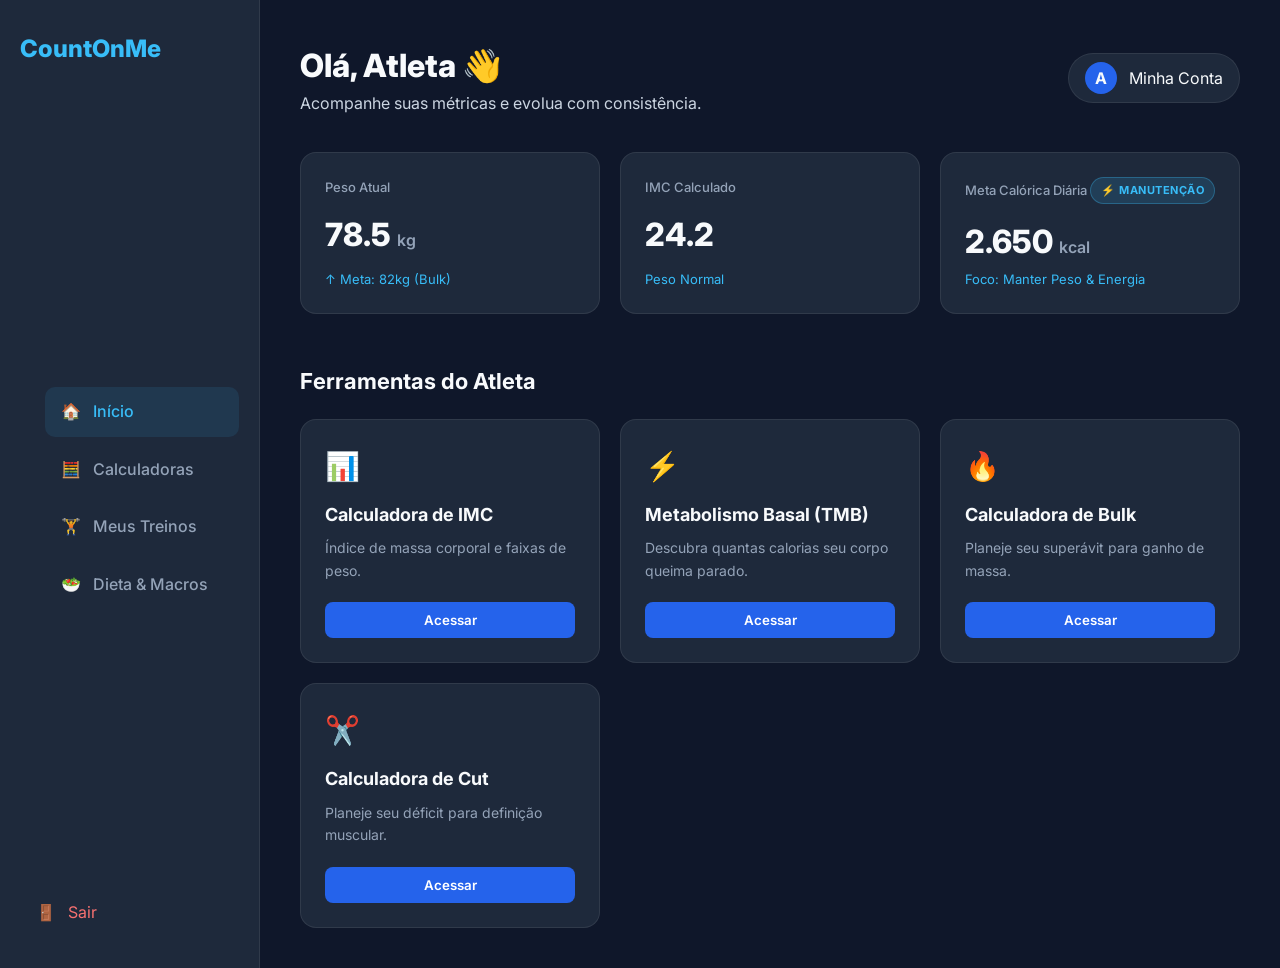
==== dashboard.html @ f8f4d62c "Initial commit - Front-end structure Add initial base for the CountOnMe project. Includes HTML pages" ====
<!DOCTYPE html>
<html lang="pt-BR">

<head>
    <meta charset="UTF-8">
    <meta name="viewport" content="width=device-width, initial-scale=1.0">
    <title>Painel do Atleta | CountOnMe</title>

    <link rel="stylesheet" href="css/style.css">
    <link rel="stylesheet" href="css/dashboard.css">

    <link rel="preconnect" href="https://fonts.googleapis.com">
    <link rel="preconnect" href="https://fonts.gstatic.com" crossorigin>
    <link href="https://fonts.googleapis.com/css2?family=Inter:wght@300;400;500;600;700;800&display=swap" rel="stylesheet">
</head>

<body class="dashboard-body">

    <div class="dashboard-layout">

        <!-- BARRA LATERAL (SIDEBAR) -->
        <aside class="sidebar">
            <div class="sidebar-brand">
                <h2>CountOnMe</h2>
            </div>

            <nav class="sidebar-nav">
                <a href="#overview" class="nav-item active">
                    <span class="icon">🏠</span> Início
                </a>
                <a href="#calculators" class="nav-item">
                    <span class="icon">🧮</span> Calculadoras
                </a>
                <a href="#workouts" class="nav-item">
                    <span class="icon">🏋️</span> Meus Treinos
                </a>
                <a href="#nutrition" class="nav-item">
                    <span class="icon">🥗</span> Dieta & Macros
                </a>
            </nav>

            <div class="sidebar-footer">
                <a href="login.html" id="btn-logout" class="btn-logout">
                    <span class="icon">🚪</span> Sair
                </a>
            </div>
        </aside>

        <!-- CONTEÚDO PRINCIPAL -->
        <main class="dashboard-main">

            <!-- TOPO / HEADER DO PAINEL -->
            <header class="dash-header">
                <div class="welcome-text">
                    <h1>Olá, <span id="user-name-display">Atleta</span> 👋</h1>
                    <p>Acompanhe suas métricas e evolua com consistência.</p>
                </div>
                <div class="user-badge">
                    <div class="avatar">A</div>
                    <span>Minha Conta</span>
                </div>
            </header>

           
         <!-- CARDS DE RESUMO RÁPIDO -->
<section class="metrics-grid">
    <div class="metric-card">
        <span class="metric-label">Peso Atual</span>
        <strong class="metric-value"><span id="val-weight">78.5</span> <small>kg</small></strong>
        <span class="metric-status success" id="status-weight">↑ Meta: 82kg (Bulk)</span>
    </div>

    <div class="metric-card">
        <span class="metric-label">IMC Calculado</span>
        <strong class="metric-value" id="val-imc">24.2</strong>
        <span class="metric-status" id="status-imc">Peso Normal</span>
    </div>

    <!-- CARD DE CALORIAS COM A ETIQUETA DINÂMICA DE OBJETIVO -->
    <div class="metric-card">
        <div class="metric-header-row">
            <span class="metric-label">Meta Calórica Diária</span>
            <span id="badge-goal" class="badge-goal badge-maint">⚡ Manutenção</span>
        </div>
        <strong class="metric-value"><span id="val-tdee">2.650</span> <small>kcal</small></strong>
        <span class="metric-status" id="status-tdee">Foco: Manter Peso & Energia</span>
    </div>
</section>

            <!-- MÓDULOS & CALCULADORAS -->
            <section id="calculators" class="dash-section">
                <h2>Ferramentas do Atleta</h2>
                <div class="tools-grid">
                    
                    <div class="tool-card" data-tool="imc">
                        <div class="tool-icon">📊</div>
                        <h3>Calculadora de IMC</h3>
                        <p>Índice de massa corporal e faixas de peso.</p>
                        <button class="btn-tool">Acessar</button>
                    </div>

                    <div class="tool-card" data-tool="tmb">
                        <div class="tool-icon">⚡</div>
                        <h3>Metabolismo Basal (TMB)</h3>
                        <p>Descubra quantas calorias seu corpo queima parado.</p>
                        <button class="btn-tool">Acessar</button>
                    </div>

                    <div class="tool-card" data-tool="bulk">
                        <div class="tool-icon">🔥</div>
                        <h3>Calculadora de Bulk</h3>
                        <p>Planeje seu superávit para ganho de massa.</p>
                        <button class="btn-tool">Acessar</button>
                    </div>

                    <div class="tool-card" data-tool="cut">
                        <div class="tool-icon">✂️</div>
                        <h3>Calculadora de Cut</h3>
                        <p>Planeje seu déficit para definição muscular.</p>
                        <button class="btn-tool">Acessar</button>
                    </div>

                </div>
            </section>

        </main>

    </div>

<!-- MODAL DE CALCULADORAS -->
<div id="calculator-modal" class="modal-overlay">
    <div class="modal-content">
        <div class="modal-header">
            <h3 id="modal-title">Calculadora</h3>
            <button id="modal-close" class="modal-close-btn">&times;</button>
        </div>
        
        <form id="calculator-form" class="modal-body">
            <input type="hidden" id="calc-type" value="imc">

            <div class="form-group">
                <label for="calc-weight">Peso (kg)</label>
                <input type="number" id="calc-weight" step="0.1" placeholder="Ex: 78.5" required>
            </div>

            <div class="form-group">
                <label for="calc-height">Altura (cm)</label>
                <input type="number" id="calc-height" placeholder="Ex: 180" required>
            </div>

            <div class="form-group calc-field-advanced hidden">
                <label for="calc-age">Idade</label>
                <input type="number" id="calc-age" placeholder="Ex: 25">
            </div>

            <div class="form-group calc-field-advanced hidden">
                <label for="calc-gender">Gênero</label>
                <select id="calc-gender">
                    <option value="male">Masculino</option>
                    <option value="female">Feminino</option>
                </select>
            </div>

            <div class="form-group calc-field-activity hidden">
                <label for="calc-activity">Nível de Atividade</label>
                <select id="calc-activity">
                    <option value="1.2">Sedentário (pouco ou nenhum exercício)</option>
                    <option value="1.375">Levemente ativo (1-3 dias/semana)</option>
                    <option value="1.55" selected>Moderadamente ativo (3-5 dias/semana)</option>
                    <option value="1.725">Altamente ativo (6-7 dias/semana)</option>
                    <option value="1.9">Extremamente ativo (treino pesado/trabalho físico)</option>
                </select>
            </div>

            <button type="submit" class="btn-primary">Calcular e Atualizar Dashboard</button>
        </form>
    </div>
</div>

    <script src="js/dashboard.js"></script>
</body>

</html>
---- css/style.css ----
* {
    margin: 0;
    padding: 0;
    box-sizing: border-box;
    font-family: 'Inter', sans-serif;
}

body {
    background-color: #0F172A;
    color: #F8FAFC;
    line-height: 1.6;
}

/* HEADER */
header {
    display: flex;
    justify-content: space-between;
    align-items: center;
    padding: 20px 8%;
    position: fixed;
    width: 100%;
    top: 0;
    background: rgba(15, 23, 42, 0.85);
    backdrop-filter: blur(10px);
    z-index: 100;
    transition: 0.3s;
}

header.scrolled {
    padding: 15px 8%;
    box-shadow: 0 4px 20px rgba(0, 0, 0, 0.4);
}

.logo h2 {
    color: #38BDF8;
    font-weight: 800;
}

nav a {
    color: #CBD5E1;
    text-decoration: none;
    margin-left: 25px;
    transition: 0.3s;
}

nav a:hover {
    color: #38BDF8;
}

.btn-login {
    background: #2563EB;
    padding: 8px 18px;
    border-radius: 8px;
    color: white !important;
    display: inline-block;
}

/* HERO */
.hero {
    height: 100vh;
    display: flex;
    align-items: center;
    justify-content: center;
    text-align: center;
    padding: 0 20px;
}

.hero h1 {
    font-size: 50px;
    font-weight: 800;
}

.hero h1 span {
    color: #38BDF8;
}

.hero p {
    margin-top: 15px;
    color: #94A3B8;
    max-width: 600px;
}

.hero-buttons {
    margin-top: 30px;
    display: flex;
    gap: 15px;
    justify-content: center;
}

.btn-primary {
    background: #2563EB;
    color: white;
    padding: 12px 24px;
    border-radius: 10px;
    text-decoration: none;
    font-weight: 600;
    transition: 0.3s;
}

.btn-primary:hover {
    background: #1D4ED8;
    transform: translateY(-2px);
}

.btn-secondary {
    border: 1px solid rgba(255, 255, 255, 0.2);
    color: white;
    padding: 12px 24px;
    border-radius: 10px;
    text-decoration: none;
    transition: 0.3s;
}

.btn-secondary:hover {
    background: rgba(255, 255, 255, 0.05);
}

/* FERRAMENTAS */
.tools {
    padding: 100px 8%;
    text-align: center;
}

.subtitle {
    color: #94A3B8;
    margin-bottom: 50px;
}

.cards {
    display: grid;
    grid-template-columns: repeat(auto-fit, minmax(220px, 1fr));
    gap: 20px;
}

.card {
    background: #1E293B;
    padding: 30px;
    border-radius: 16px;
    border: 1px solid rgba(255, 255, 255, 0.05);
    transition: 0.3s;
}

.card:hover {
    transform: translateY(-5px);
    border-color: #38BDF8;
}

.card h3 {
    margin-bottom: 10px;
}

.card p {
    color: #94A3B8;
    font-size: 14px;
}

/* ANIMAÇÃO DE PULSO NO BOTÃO DE LOGIN */
@keyframes pulseInOut {
    0% {
        transform: scale(1);
    }
    50% {
        transform: scale(1.18);
        background-color: #38BDF8;
        box-shadow: 0 0 25px rgba(56, 189, 248, 0.6);
    }
    100% {
        transform: scale(1);
    }
}

.btn-login.pulse {
    animation: pulseInOut 0.5s cubic-bezier(0.175, 0.885, 0.32, 1.275);
}
---- css/dashboard.css ----
/* LAYOUT DO PAINEL */
.dashboard-body {
    background-color: #0F172A;
    color: #F8FAFC;
    margin: 0;
    min-height: 100vh;
}

.dashboard-layout {
    display: grid;
    grid-template-columns: 260px 1fr;
    min-height: 100vh;
}

/* SIDEBAR */
.sidebar {
    background: #1E293B;
    border-right: 1px solid rgba(255, 255, 255, 0.08);
    padding: 30px 20px;
    display: flex;
    flex-direction: column;
    justify-content: space-between;
}

.sidebar-brand h2 {
    color: #38BDF8;
    font-size: 24px;
    font-weight: 800;
}

.sidebar-nav {
    display: flex;
    flex-direction: column;
    gap: 8px;
    margin-top: 40px;
}

.nav-item {
    display: flex;
    align-items: center;
    gap: 12px;
    padding: 12px 16px;
    color: #94A3B8;
    text-decoration: none;
    border-radius: 10px;
    font-weight: 500;
    transition: 0.3s;
}

.nav-item:hover, .nav-item.active {
    background: rgba(56, 189, 248, 0.1);
    color: #38BDF8;
}

.btn-logout {
    display: flex;
    align-items: center;
    gap: 12px;
    padding: 12px 16px;
    color: #F87171;
    text-decoration: none;
    border-radius: 10px;
    transition: 0.3s;
}

.btn-logout:hover {
    background: rgba(248, 113, 113, 0.1);
}

/* ÁREA PRINCIPAL */
.dashboard-main {
    padding: 40px;
    overflow-y: auto;
}

/* CORREÇÃO DO HEADER DO DASHBOARD */
header.dash-header {
    position: static !important;      /* Cancela a posição fixa herdada do style.css */
    width: 100% !important;
    background: transparent !important;
    backdrop-filter: none !important;
    padding: 0 !important;
    box-shadow: none !important;
    margin-bottom: 35px;
}

.dash-header {
    display: flex;
    justify-content: space-between;
    align-items: center;
    margin-bottom: 40px;
}

.dash-header h1 {
    font-size: 32px;
    font-weight: 800;
}

.dash-header p {
    color: #CBD5E1;
}

.user-badge {
    display: flex;
    align-items: center;
    gap: 12px;
    background: #1E293B;
    padding: 8px 16px;
    border-radius: 999px;
    border: 1px solid rgba(255, 255, 255, 0.08);
}

.avatar {
    width: 32px;
    height: 32px;
    background: #2563EB;
    border-radius: 50%;
    display: flex;
    align-items: center;
    justify-content: center;
    font-weight: 700;
}

.metrics-grid {
    display: grid;
    grid-template-columns: repeat(auto-fit, minmax(250px, 1fr)); /* Aumentado para 250px */
    gap: 20px;
    margin-bottom: 50px;
}

.metric-card {
    background: #1E293B;
    border: 1px solid rgba(255, 255, 255, 0.08);
    border-radius: 16px;
    padding: 24px;
    display: flex;
    flex-direction: column;
    justify-content: space-between;
}

.metric-label {
    font-size: 13px;
    color: #94A3B8;
    font-weight: 500;
}

.metric-value {
    font-size: 32px;
    font-weight: 800;
    line-height: 1.25; /* Impede que o número corte no topo ou na base */
    margin: 10px 0 8px 0;
    color: #F8FAFC;
    display: flex;
    align-items: baseline;
    gap: 6px;
}

.metric-value small {
    font-size: 16px;
    color: #94A3B8;
    font-weight: 600;
}

.metric-status {
    font-size: 13px;
    color: #38BDF8;
    line-height: 1.4;
    word-break: break-word; /* Quebra o texto suavemente se a tela for pequena */
}


/* GRID DE FERRAMENTAS */
.dash-section h2 {
    font-size: 22px;
    margin-bottom: 20px;
}

.tools-grid {
    display: grid;
    grid-template-columns: repeat(auto-fit, minmax(240px, 1fr));
    gap: 20px;
}

.tool-card {
    background: #1E293B;
    border: 1px solid rgba(255, 255, 255, 0.08);
    border-radius: 16px;
    padding: 24px;
    transition: 0.3s;
}

.tool-card:hover {
    transform: translateY(-4px);
    border-color: #38BDF8;
}

.tool-icon {
    font-size: 28px;
    margin-bottom: 12px;
}

.tool-card h3 {
    font-size: 18px;
    margin-bottom: 8px;
}

.tool-card p {
    font-size: 14px;
    color: #94A3B8;
    margin-bottom: 20px;
}

.btn-tool {
    width: 100%;
    background: #2563EB;
    color: white;
    border: none;
    padding: 10px;
    border-radius: 8px;
    font-weight: 600;
    cursor: pointer;
    transition: 0.3s;
}

.btn-tool:hover {
    background: #38BDF8;
    color: #0F172A;
}

/* RESPONSIVO */
@media (max-width: 850px) {
    .dashboard-layout {
        grid-template-columns: 1fr;
    }
    .sidebar {
        display: none;
    }
}

/* ESTILOS DA MODAL */
.modal-overlay {
    position: fixed;
    top: 0;
    left: 0;
    width: 100%;
    height: 100%;
    background: rgba(15, 23, 42, 0.85);
    backdrop-filter: blur(6px);
    display: flex;
    align-items: center;
    justify-content: center;
    z-index: 1000;
    opacity: 0;
    visibility: hidden;
    transition: all 0.3s ease;
}

.modal-overlay.active {
    opacity: 1;
    visibility: visible;
}

.modal-content {
    background: #1E293B;
    border: 1px solid rgba(255, 255, 255, 0.1);
    border-radius: 20px;
    width: 90%;
    max-width: 450px;
    padding: 28px;
    box-shadow: 0 20px 25px -5px rgba(0, 0, 0, 0.5);
    transform: translateY(-20px);
    transition: transform 0.3s ease;
}

.modal-overlay.active .modal-content {
    transform: translateY(0);
}

.modal-header {
    display: flex;
    justify-content: space-between;
    align-items: center;
    margin-bottom: 20px;
    border-bottom: 1px solid rgba(255, 255, 255, 0.08);
    padding-bottom: 12px;
}

.modal-header h3 {
    font-size: 20px;
    color: #38BDF8;
    margin: 0;
}

.modal-close-btn {
    background: transparent;
    border: none;
    color: #94A3B8;
    font-size: 28px;
    cursor: pointer;
    line-height: 1;
    transition: 0.2s;
}

.modal-close-btn:hover {
    color: #F8FAFC;
}

.modal-body {
    display: flex;
    flex-direction: column;
    gap: 16px;
}

.form-group {
    display: flex;
    flex-direction: column;
    gap: 6px;
}

.form-group label {
    font-size: 14px;
    color: #CBD5E1;
    font-weight: 500;
}

.form-group input, .form-group select {
    background: #0F172A;
    border: 1px solid rgba(255, 255, 255, 0.1);
    color: #F8FAFC;
    padding: 12px;
    border-radius: 10px;
    font-size: 15px;
    outline: none;
    transition: 0.2s;
}

.form-group input:focus, .form-group select:focus {
    border-color: #38BDF8;
}

.form-group.hidden {
    display: none !important;
}

.btn-primary {
    background: #2563EB;
    color: white;
    border: none;
    padding: 12px;
    border-radius: 10px;
    font-size: 15px;
    font-weight: 600;
    cursor: pointer;
    margin-top: 10px;
    transition: 0.2s;
}

.btn-primary:hover {
    background: #38BDF8;
    color: #0F172A;
}

/* ETIQUETAS DE OBJETIVO (BULK / CUT / MANUTENÇÃO) */
.metric-header-row {
    display: flex;
    justify-content: space-between;
    align-items: center;
    margin-bottom: 8px;
}

.badge-goal {
    padding: 4px 10px;
    border-radius: 20px;
    font-size: 11px;
    font-weight: 700;
    text-transform: uppercase;
    letter-spacing: 0.5px;
    transition: all 0.3s ease;
}

/* Cores por Objetivo */
.badge-maint {
    background: rgba(56, 189, 248, 0.15);
    color: #38BDF8;
    border: 1px solid rgba(56, 189, 248, 0.3);
}

.badge-bulk {
    background: rgba(249, 115, 22, 0.15);
    color: #F97316;
    border: 1px solid rgba(249, 115, 22, 0.3);
}

.badge-cut {
    background: rgba(239, 68, 68, 0.15);
    color: #EF4444;
    border: 1px solid rgba(239, 68, 68, 0.3);
}
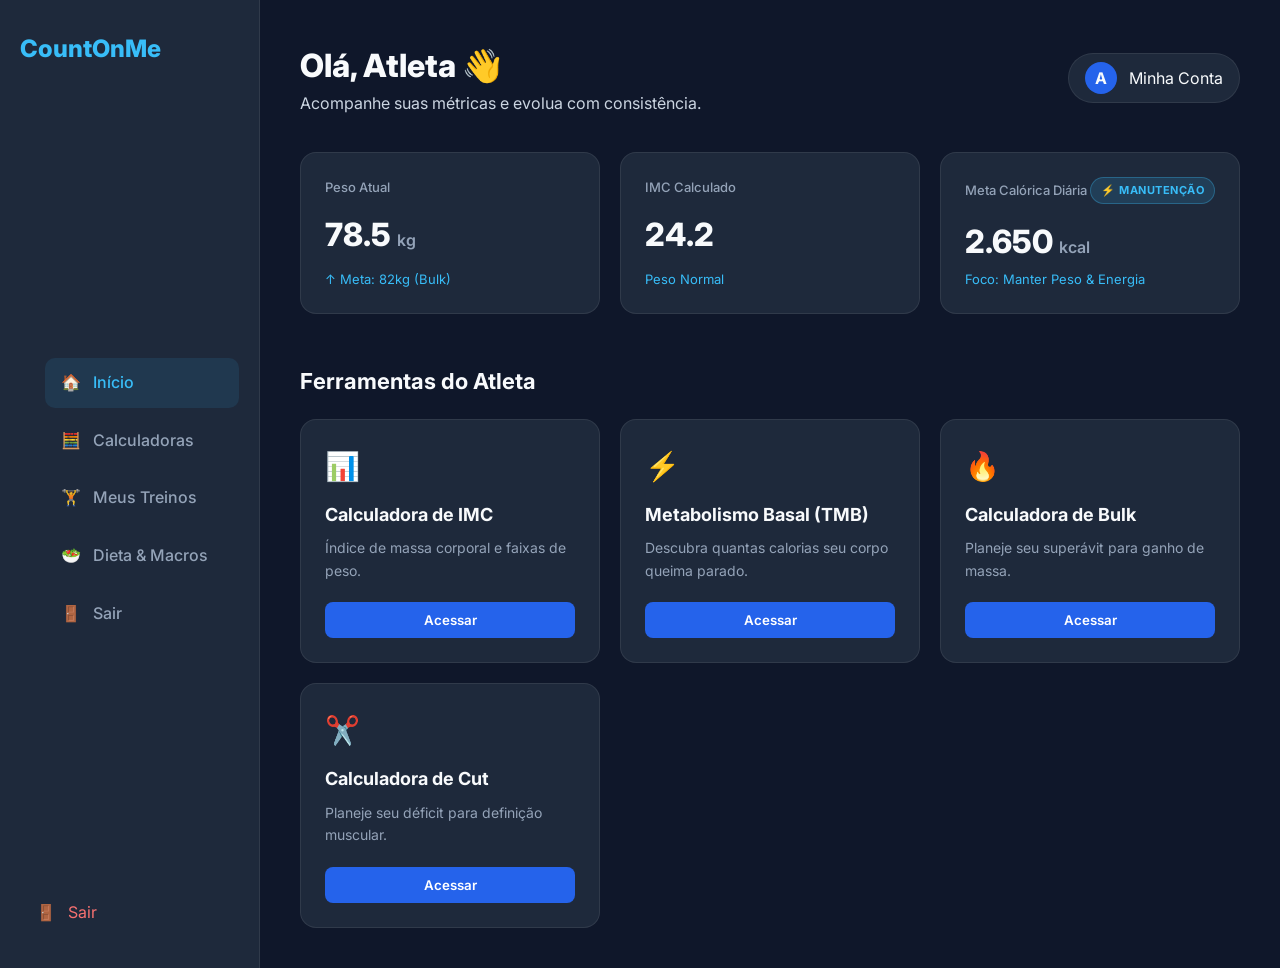
==== commit 3774ba2d: "Link sidebar pages in dashboard" ====
--- a/dashboard.html
+++ b/dashboard.html
@@ -24,20 +24,23 @@
                 <h2>CountOnMe</h2>
             </div>
 
-            <nav class="sidebar-nav">
-                <a href="#overview" class="nav-item active">
-                    <span class="icon">🏠</span> Início
-                </a>
+           <nav class="sidebar-nav">
+               <a href="dashboard.html" class="nav-item active">
+               <span class="icon">🏠</span> Início
+        </a>
                 <a href="#calculators" class="nav-item">
-                    <span class="icon">🧮</span> Calculadoras
-                </a>
-                <a href="#workouts" class="nav-item">
-                    <span class="icon">🏋️</span> Meus Treinos
-                </a>
-                <a href="#nutrition" class="nav-item">
-                    <span class="icon">🥗</span> Dieta & Macros
-                </a>
-            </nav>
+                <span class="icon">🧮</span> Calculadoras
+    </a>
+    <a href="treino.html" class="nav-item">
+        <span class="icon">🏋️</span> Meus Treinos
+    </a>
+    <a href="diario.html" class="nav-item">
+        <span class="icon">🥗</span> Dieta & Macros
+    </a>
+    <a href="login.html" class="nav-item">
+        <span class="icon">🚪</span> Sair
+    </a>
+</nav>
 
             <div class="sidebar-footer">
                 <a href="login.html" id="btn-logout" class="btn-logout">
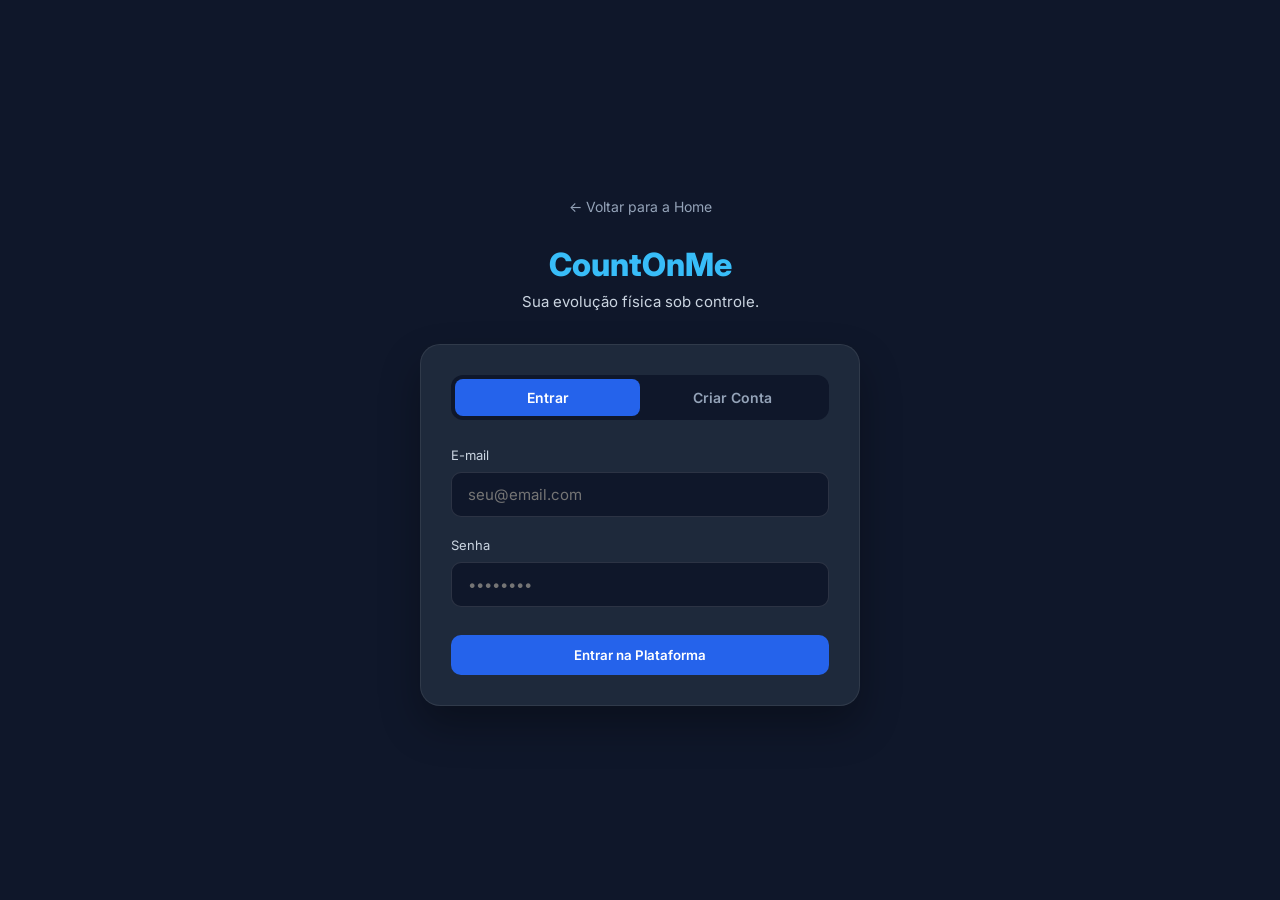
==== commit b9f77e19: "feat(dashboard): add standalone daily weight log with 7-day trend" ====
--- a/dashboard.html
+++ b/dashboard.html
@@ -11,7 +11,8 @@
 
     <link rel="preconnect" href="https://fonts.googleapis.com">
     <link rel="preconnect" href="https://fonts.gstatic.com" crossorigin>
-    <link href="https://fonts.googleapis.com/css2?family=Inter:wght@300;400;500;600;700;800&display=swap" rel="stylesheet">
+    <link href="https://fonts.googleapis.com/css2?family=Inter:wght@300;400;500;600;700;800&display=swap"
+        rel="stylesheet">
 </head>
 
 <body class="dashboard-body">
@@ -24,23 +25,23 @@
                 <h2>CountOnMe</h2>
             </div>
 
-           <nav class="sidebar-nav">
-               <a href="dashboard.html" class="nav-item active">
-               <span class="icon">🏠</span> Início
-        </a>
+            <nav class="sidebar-nav">
+                <a href="dashboard.html" class="nav-item active">
+                    <span class="icon">🏠</span> Início
+                </a>
                 <a href="#calculators" class="nav-item">
-                <span class="icon">🧮</span> Calculadoras
-    </a>
-    <a href="treino.html" class="nav-item">
-        <span class="icon">🏋️</span> Meus Treinos
-    </a>
-    <a href="diario.html" class="nav-item">
-        <span class="icon">🥗</span> Dieta & Macros
-    </a>
-    <a href="login.html" class="nav-item">
-        <span class="icon">🚪</span> Sair
-    </a>
-</nav>
+                    <span class="icon">🧮</span> Calculadoras
+                </a>
+                <a href="treino.html" class="nav-item">
+                    <span class="icon">🏋️</span> Meus Treinos
+                </a>
+                <a href="diario.html" class="nav-item">
+                    <span class="icon">🥗</span> Dieta & Macros
+                </a>
+                <a href="login.html" class="nav-item">
+                    <span class="icon">🚪</span> Sair
+                </a>
+            </nav>
 
             <div class="sidebar-footer">
                 <a href="login.html" id="btn-logout" class="btn-logout">
@@ -64,37 +65,54 @@
                 </div>
             </header>
 
-           
-         <!-- CARDS DE RESUMO RÁPIDO -->
-<section class="metrics-grid">
-    <div class="metric-card">
-        <span class="metric-label">Peso Atual</span>
-        <strong class="metric-value"><span id="val-weight">78.5</span> <small>kg</small></strong>
-        <span class="metric-status success" id="status-weight">↑ Meta: 82kg (Bulk)</span>
-    </div>
-
-    <div class="metric-card">
-        <span class="metric-label">IMC Calculado</span>
-        <strong class="metric-value" id="val-imc">24.2</strong>
-        <span class="metric-status" id="status-imc">Peso Normal</span>
-    </div>
-
-    <!-- CARD DE CALORIAS COM A ETIQUETA DINÂMICA DE OBJETIVO -->
-    <div class="metric-card">
-        <div class="metric-header-row">
-            <span class="metric-label">Meta Calórica Diária</span>
-            <span id="badge-goal" class="badge-goal badge-maint">⚡ Manutenção</span>
-        </div>
-        <strong class="metric-value"><span id="val-tdee">2.650</span> <small>kcal</small></strong>
-        <span class="metric-status" id="status-tdee">Foco: Manter Peso & Energia</span>
-    </div>
-</section>
+
+            <!-- CARDS DE RESUMO RÁPIDO -->
+            <section class="metrics-grid">
+                <div class="metric-card">
+                    <span class="metric-label">Peso Atual</span>
+                    <strong class="metric-value"><span id="val-weight">78.5</span> <small>kg</small></strong>
+                    <span class="metric-status success" id="status-weight">↑ Meta: 82kg (Bulk)</span>
+                </div>
+
+                <div class="metric-card">
+                    <span class="metric-label">IMC Calculado</span>
+                    <strong class="metric-value" id="val-imc">24.2</strong>
+                    <span class="metric-status" id="status-imc">Peso Normal</span>
+                </div>
+
+                <!-- CARD DE CALORIAS COM A ETIQUETA DINÂMICA DE OBJETIVO -->
+                <div class="metric-card">
+                    <div class="metric-header-row">
+                        <span class="metric-label">Meta Calórica Diária</span>
+                        <span id="badge-goal" class="badge-goal badge-maint">⚡ Manutenção</span>
+                    </div>
+                    <strong class="metric-value"><span id="val-tdee">2.650</span> <small>kcal</small></strong>
+                    <span class="metric-status" id="status-tdee">Foco: Manter Peso & Energia</span>
+                </div>
+            </section>
+
+            <!-- HISTÓRICO DE PESO -->
+            <section id="weight-history" class="dash-section">
+                <h2>Histórico de Peso</h2>
+
+                <form id="form-log-weight">
+                    <div class="form-group">
+                        <label for="input-today-weight">Peso de hoje (kg)</label>
+                        <input type="number" id="input-today-weight" step="0.1" placeholder="Ex: 69.5" required>
+                    </div>
+                    <button type="submit" class="btn-primary">Registrar</button>
+                </form>
+
+                <p id="weight-trend-summary"></p>
+
+                <ul id="weight-history-list"></ul>
+            </section>
 
             <!-- MÓDULOS & CALCULADORAS -->
             <section id="calculators" class="dash-section">
                 <h2>Ferramentas do Atleta</h2>
                 <div class="tools-grid">
-                    
+
                     <div class="tool-card" data-tool="imc">
                         <div class="tool-icon">📊</div>
                         <h3>Calculadora de IMC</h3>
@@ -130,55 +148,55 @@
 
     </div>
 
-<!-- MODAL DE CALCULADORAS -->
-<div id="calculator-modal" class="modal-overlay">
-    <div class="modal-content">
-        <div class="modal-header">
-            <h3 id="modal-title">Calculadora</h3>
-            <button id="modal-close" class="modal-close-btn">&times;</button>
+    <!-- MODAL DE CALCULADORAS -->
+    <div id="calculator-modal" class="modal-overlay">
+        <div class="modal-content">
+            <div class="modal-header">
+                <h3 id="modal-title">Calculadora</h3>
+                <button id="modal-close" class="modal-close-btn">&times;</button>
+            </div>
+
+            <form id="calculator-form" class="modal-body">
+                <input type="hidden" id="calc-type" value="imc">
+
+                <div class="form-group">
+                    <label for="calc-weight">Peso (kg)</label>
+                    <input type="number" id="calc-weight" step="0.1" placeholder="Ex: 78.5" required>
+                </div>
+
+                <div class="form-group">
+                    <label for="calc-height">Altura (cm)</label>
+                    <input type="number" id="calc-height" placeholder="Ex: 180" required>
+                </div>
+
+                <div class="form-group calc-field-advanced hidden">
+                    <label for="calc-age">Idade</label>
+                    <input type="number" id="calc-age" placeholder="Ex: 25">
+                </div>
+
+                <div class="form-group calc-field-advanced hidden">
+                    <label for="calc-gender">Gênero</label>
+                    <select id="calc-gender">
+                        <option value="male">Masculino</option>
+                        <option value="female">Feminino</option>
+                    </select>
+                </div>
+
+                <div class="form-group calc-field-activity hidden">
+                    <label for="calc-activity">Nível de Atividade</label>
+                    <select id="calc-activity">
+                        <option value="1.2">Sedentário (pouco ou nenhum exercício)</option>
+                        <option value="1.375">Levemente ativo (1-3 dias/semana)</option>
+                        <option value="1.55" selected>Moderadamente ativo (3-5 dias/semana)</option>
+                        <option value="1.725">Altamente ativo (6-7 dias/semana)</option>
+                        <option value="1.9">Extremamente ativo (treino pesado/trabalho físico)</option>
+                    </select>
+                </div>
+
+                <button type="submit" class="btn-primary">Calcular e Atualizar Dashboard</button>
+            </form>
         </div>
-        
-        <form id="calculator-form" class="modal-body">
-            <input type="hidden" id="calc-type" value="imc">
-
-            <div class="form-group">
-                <label for="calc-weight">Peso (kg)</label>
-                <input type="number" id="calc-weight" step="0.1" placeholder="Ex: 78.5" required>
-            </div>
-
-            <div class="form-group">
-                <label for="calc-height">Altura (cm)</label>
-                <input type="number" id="calc-height" placeholder="Ex: 180" required>
-            </div>
-
-            <div class="form-group calc-field-advanced hidden">
-                <label for="calc-age">Idade</label>
-                <input type="number" id="calc-age" placeholder="Ex: 25">
-            </div>
-
-            <div class="form-group calc-field-advanced hidden">
-                <label for="calc-gender">Gênero</label>
-                <select id="calc-gender">
-                    <option value="male">Masculino</option>
-                    <option value="female">Feminino</option>
-                </select>
-            </div>
-
-            <div class="form-group calc-field-activity hidden">
-                <label for="calc-activity">Nível de Atividade</label>
-                <select id="calc-activity">
-                    <option value="1.2">Sedentário (pouco ou nenhum exercício)</option>
-                    <option value="1.375">Levemente ativo (1-3 dias/semana)</option>
-                    <option value="1.55" selected>Moderadamente ativo (3-5 dias/semana)</option>
-                    <option value="1.725">Altamente ativo (6-7 dias/semana)</option>
-                    <option value="1.9">Extremamente ativo (treino pesado/trabalho físico)</option>
-                </select>
-            </div>
-
-            <button type="submit" class="btn-primary">Calcular e Atualizar Dashboard</button>
-        </form>
     </div>
-</div>
 
     <script src="js/dashboard.js"></script>
 </body>
--- a/css/dashboard.css
+++ b/css/dashboard.css
@@ -395,4 +395,25 @@
     background: rgba(239, 68, 68, 0.15);
     color: #EF4444;
     border: 1px solid rgba(239, 68, 68, 0.3);
+}
+
+.modal-overlay {
+    display: none; /* hidden by default */
+    position: fixed;
+    top: 0;
+    left: 0;
+    width: 100%;
+    height: 100%;
+    background: rgba(0, 0, 0, 0.6);
+    justify-content: center;
+    align-items: center;
+    z-index: 1000;
+}
+
+.modal-overlay.active {
+    display: flex; /* shows modal when 'active' class is added */
+}
+
+.hidden {
+    display: none !important;
 }
